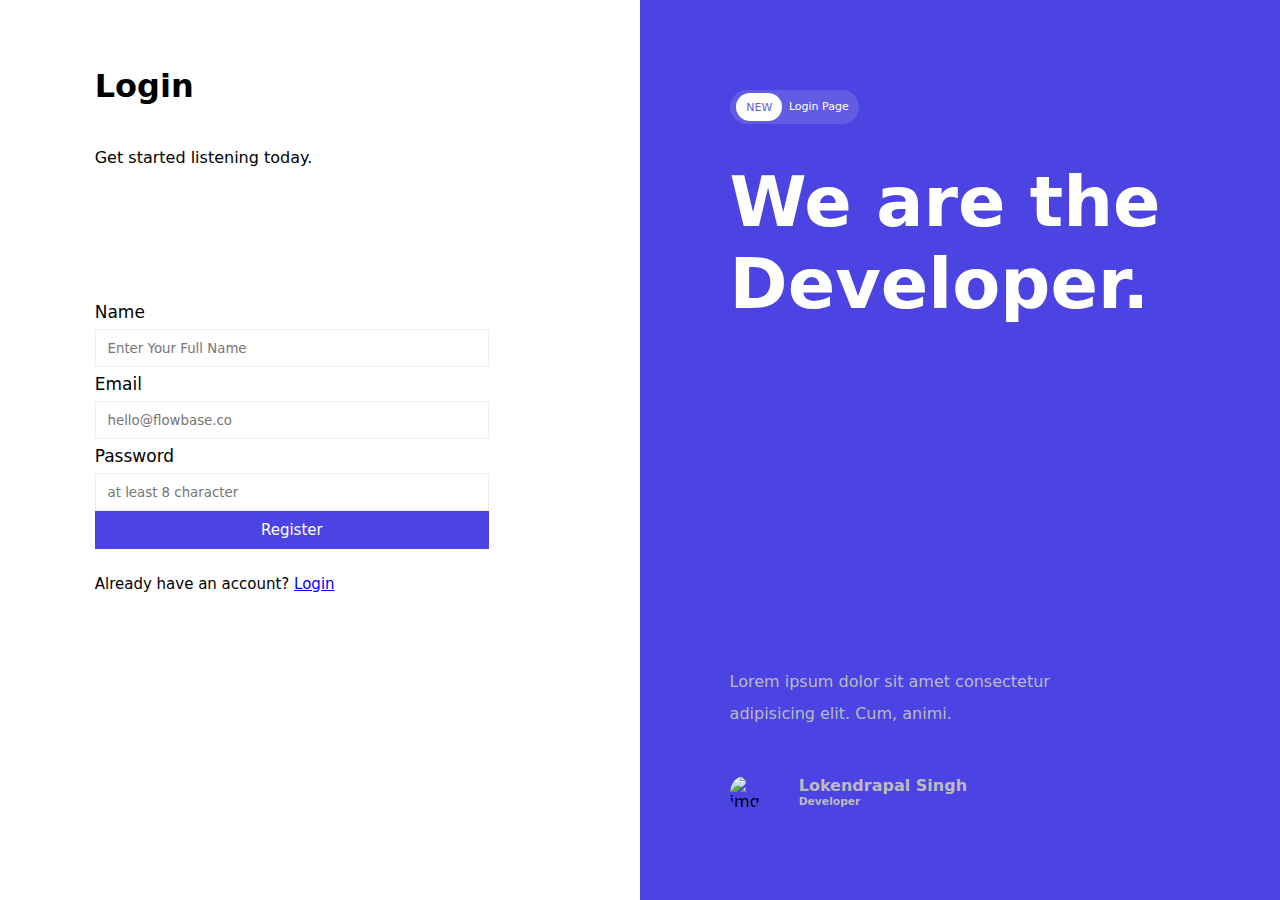
==== register.html @ 6edeefa7 "Add files via upload" ====
<!DOCTYPE html>
<html lang="en">
<head>
    <meta charset="UTF-8">
    <meta name="viewport" content="width=device-width, initial-scale=1.0">
    <title>Login | HireUP</title>
    <link rel="stylesheet" href="style2.css">
</head>
<body>
    <div id="main">
        <div id="body">
            <div id="left"> 
                <div id="ltop">
                    <h1>Login</h1>
                    <p>Get started listening today.</p>
                    
                </div>
                
                <div id="lbtm">
                    <form action="login.php" method="get">
                        <label for="name">Name</label>
                        <input type="text" placeholder="Enter Your Full Name">
                        <label for="email" >Email</label>
                        <input id="email" placeholder="hello@flowbase.co" type="mail">
                        <label for="password">Password</label>
                        <input id="password" type="password" placeholder="at least 8 character">
                        <button type="submit">Register</button>
                    </form>
                    <p>Already have an account? <a href="index.html">Login</a></p>
                </div>
            </div>
            <div id="right">
                <div id="rthead">
                    <div id="nav">
                        <button>new</button>
                        <button>Login page</button>
                    </div>
                    <div id="caption">
                        <h1>We are the </h1>
                        <h1>Developer.</h1>
                    </div>
                </div>
                <div id="rbtm">
                    <div id="testimonial">
                        <div id="text">
                            <p>Lorem ipsum dolor sit amet consectetur adipisicing elit. Cum, animi.</p>
                        </div>
                        <div id="profile">
                            <div id="img"><img src="/profile-img.jpg" alt="img"></div>
                            <div id="details">
                                <h4>Lokendrapal Singh</h4>
                                <h6>Developer</h6>
                            </div>
                            
                        </div>
                    </div>
                </div>
            </div>
        </div>
    </div>
    
    
    
    <script src="https://accounts.google.com/gsi/client" async defer></script>
    <script src="script.js"></script>

</body>
</html>
---- style2.css ----
*{
    margin : 0;
    padding : 0;
    box-sizing: border-box;
    font-family: system-ui, -apple-system, BlinkMacSystemFont, 'Segoe UI', Roboto, Oxygen, Ubuntu, Cantarell, 'Open Sans', 'Helvetica Neue', sans-serif;
}
html,body{
    width : 100%;
    height: 100%;
}
#main{
    height: 100%;
    width: 100%;
    position: relative;
}
#body{
    height: 100%;
    width: 100%;
    position: relative;
}
#left{
    width: 50%;
    height: 100%;
    background-color: #fff;
    position: relative;
    align-items: center;
    padding: 3%;
}
#ltop{
    width: 80%;
    display: flex;
    flex-direction: column;
    line-height: 3;
    padding: 0% 0 10% 10%;

}
#lmid{
    width: 80%;
    align-items: center;
    display: flex;
    justify-content: center;
}
#lbtm{
    width: 80%;
    padding: 10% 0% 10% 10%;
    display: flex;
    flex-direction: column;
    line-height: 2;
}
label{
    font-size: 17px;
    display: flex;
}
input{
    height: 38px;
    width: 100%;
    padding: 3%;
    border: 1px solid #eee;
}
form>a{
    color: #4B43E2;
    text-decoration: none;
    float: right;
    font-size: 13px;
}
form>button{
    width: 100%;
    height: 38px;
    background-color: #4B43E2;
    border: 0px solid black;
    color: #fff;
    font-size: 15px;
}
#lbtm>p{
    font-size: 15px;
    padding-top: 5%;
}
#right{
    width: 50%;
    position: absolute;
    height: 100%;
    background-color: #4B43E2;
    right: 0%;
    top: 0%;
    padding: 7%;
}
#rthead{
    width: 100%;
    height: 80%;
    position: relative;
    
}
#caption{
    padding-top: 8%;
}
#rthead>#caption h1{
    font-size: 70px;
    color: #fff;
}
#nav{
    border-radius: 50px;
    width: 28%;
    height: 6%;
    display: flex;
    border: 0 solid black;
    background-color: #625BE3;

}
#rthead>#nav>button:nth-child(1){
    background-color: #fff;
    border: 0px solid white;
    border-radius: 50px;
    /* height: 50%; */
    margin: 0 5% 0 5%;
    width: 36%;
    height: 80%;
    margin-top: 3%;
    font-size: 11px;
    font-weight: 500;
    color: #625BE3;
    text-transform: uppercase;
    /* padding: 10% 10% 10% 10%; */
}
#rthead>#nav>button:nth-child(2){
    background-color: #625BE3;
    border: 0px solid white;
    border-radius: 50px;
    color: #fff;
    font-size: 11px;
    font-weight: 500;
    text-transform: capitalize;
    white-space: 5;
}
#rbtm{
    height: 20%;
}
#rbtm>#testimonial>#text>p{
    color: #bbb;
    width: 70%;
    padding-bottom: 10%;
    line-height: 2;
}
#rbtm>#testimonial>#profile{
    display: flex;
}
#rbtm>#testimonial>#profile>#details{
    color: #bbb;
}
#rbtm>#testimonial>#profile>#img{
    border-radius: 100%;
    /* object-fit: cover; */
    height: 50px;
    width: 50px;
    padding-right: 15%;
    /* overflow: hidden; */
}
#rbtm>#testimonial>#profile>#img>img{
    border-radius: 100%;
    object-fit: cover;
    height: 50px;
    width: 50px;
}
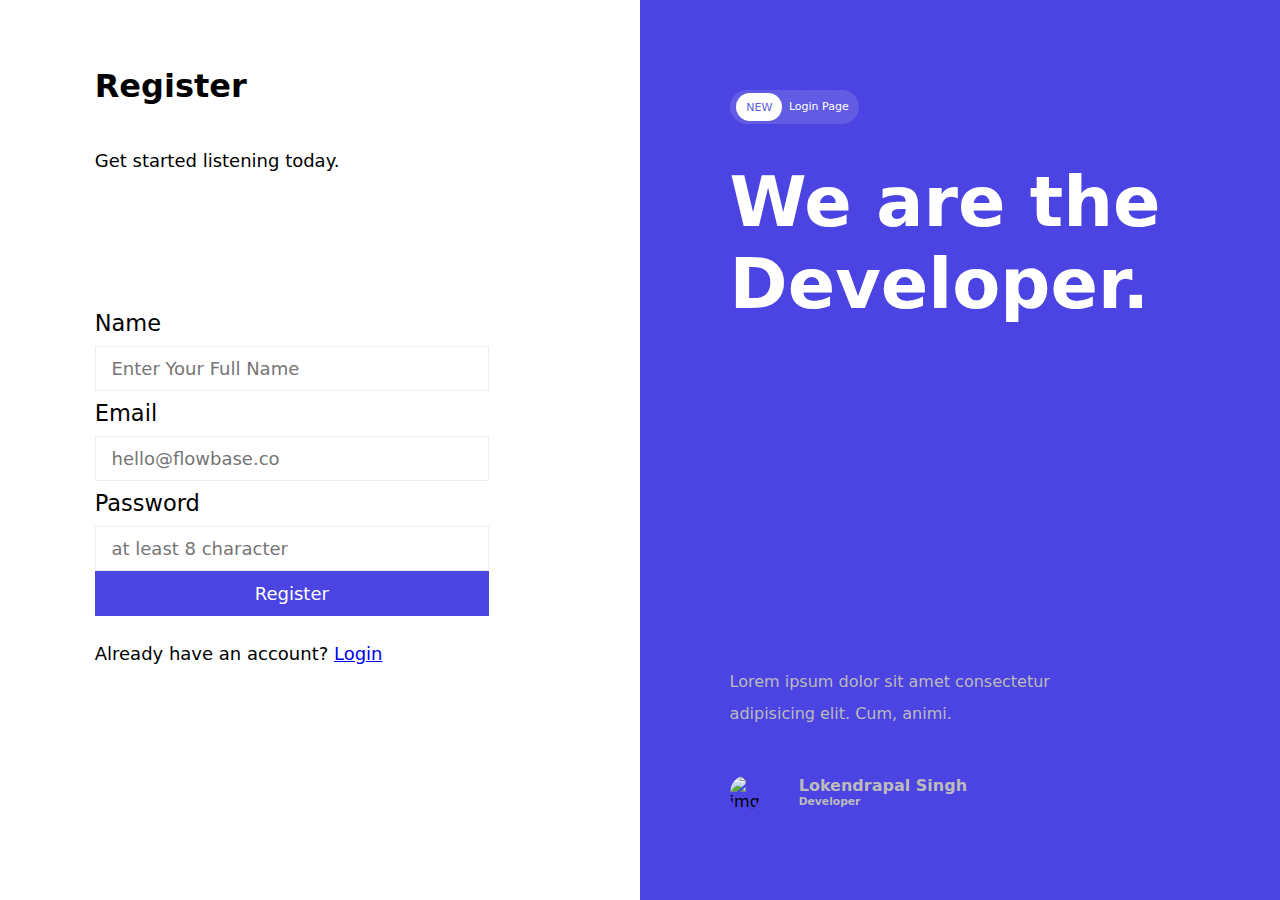
==== commit 3f18ec30: "Add files via upload" ====
--- a/register.html
+++ b/register.html
@@ -3,7 +3,7 @@
 <head>
     <meta charset="UTF-8">
     <meta name="viewport" content="width=device-width, initial-scale=1.0">
-    <title>Login | HireUP</title>
+    <title>Register | Musicly</title>
     <link rel="stylesheet" href="style2.css">
 </head>
 <body>
@@ -11,19 +11,19 @@
         <div id="body">
             <div id="left"> 
                 <div id="ltop">
-                    <h1>Login</h1>
-                    <p>Get started listening today.</p>
+                    <h1>Register</h1>
+                    <p style="font-size: 2vh;">Get started listening today.</p>
                     
                 </div>
                 
                 <div id="lbtm">
-                    <form action="login.php" method="get">
+                    <form action="register.php" method="post">
                         <label for="name">Name</label>
-                        <input type="text" placeholder="Enter Your Full Name">
+                        <input name="name" type="text" placeholder="Enter Your Full Name">
                         <label for="email" >Email</label>
-                        <input id="email" placeholder="hello@flowbase.co" type="mail">
+                        <input name="email" id="email" placeholder="hello@flowbase.co" type="mail">
                         <label for="password">Password</label>
-                        <input id="password" type="password" placeholder="at least 8 character">
+                        <input name="password" id="password" type="password" placeholder="at least 8 character">
                         <button type="submit">Register</button>
                     </form>
                     <p>Already have an account? <a href="index.html">Login</a></p>
@@ -46,7 +46,7 @@
                             <p>Lorem ipsum dolor sit amet consectetur adipisicing elit. Cum, animi.</p>
                         </div>
                         <div id="profile">
-                            <div id="img"><img src="/profile-img.jpg" alt="img"></div>
+                            <div id="img"><img src="profile-img.JPG" alt="img"></div>
                             <div id="details">
                                 <h4>Lokendrapal Singh</h4>
                                 <h6>Developer</h6>
--- a/style2.css
+++ b/style2.css
@@ -4,6 +4,39 @@
     box-sizing: border-box;
     font-family: system-ui, -apple-system, BlinkMacSystemFont, 'Segoe UI', Roboto, Oxygen, Ubuntu, Cantarell, 'Open Sans', 'Helvetica Neue', sans-serif;
 }
+@media screen and (max-width: 600px) {
+    #body{
+        display: flex;
+        align-items: center;
+        justify-content: center;
+        flex-direction: column;
+    }
+    #right{
+        display: none;
+        opacity: 0;
+        visibility: hidden;
+    }
+    #left{
+        width: 100%;
+        height: 100vh;
+    }
+    #ltop{
+        margin: 2vh 0;
+        
+    }
+    #lbtm{
+        margin: 1vh 0vh;
+    }
+    #lbtm>label,input{
+        padding: 2vh 1vh;
+    }
+    *{
+        font-size: 3vh;
+    }
+    form{
+        font-size: 3vh;
+    }
+}
 html,body{
     width : 100%;
     height: 100%;
@@ -19,10 +52,10 @@
     position: relative;
 }
 #left{
-    width: 50%;
+    min-width: 50%;
     height: 100%;
     background-color: #fff;
-    position: relative;
+    position: absolute;
     align-items: center;
     padding: 3%;
 }
@@ -48,39 +81,44 @@
     line-height: 2;
 }
 label{
-    font-size: 17px;
+    font-size: 2.5vh;
     display: flex;
 }
 input{
-    height: 38px;
-    width: 100%;
-    padding: 3%;
+    height: 5vh;
+    width: 100%;
+    padding: 4%;
+    font-size: 2vh;
     border: 1px solid #eee;
 }
 form>a{
     color: #4B43E2;
     text-decoration: none;
     float: right;
-    font-size: 13px;
+    font-size: 2vh;
 }
 form>button{
     width: 100%;
-    height: 38px;
+    height: 5vh;
     background-color: #4B43E2;
     border: 0px solid black;
     color: #fff;
-    font-size: 15px;
+    font-size: 2vh;
+}
+p > a{
+    font-size: 2vh;
 }
 #lbtm>p{
-    font-size: 15px;
+    font-size: 2vh;
     padding-top: 5%;
 }
 #right{
     width: 50%;
+    float: left;
+    right: 0;
     position: absolute;
     height: 100%;
     background-color: #4B43E2;
-    right: 0%;
     top: 0%;
     padding: 7%;
 }
